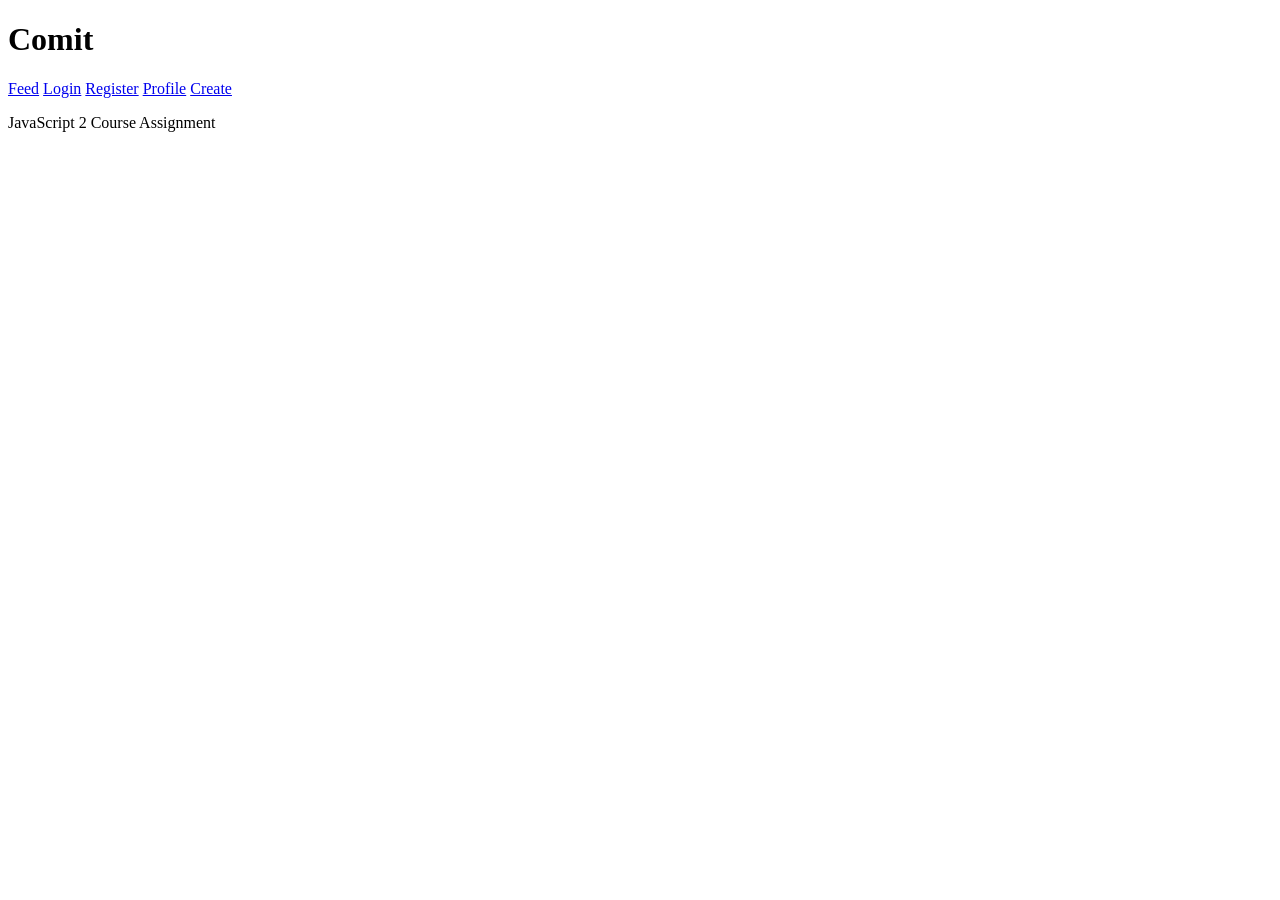
==== index.html @ 4736ddb6 "save" ====
<!doctype html>
<html lang="en">
  <head>
    <meta charset="UTF-8" />
    <meta name="viewport" content="width=device-width, initial-scale=1.0" />
    <title>Comit</title>
    <link rel="stylesheet" href="./styles/style.css" />
  </head>

  <body>
    <header class="site-header">
      <div class="container">
        <h1 class="logo">Comit</h1>
        <nav class="nav">
          <a href="#/" data-link class="date-link">Feed</a>
          <a href="#/login" data-link class="date-link">Login</a>
          <a href="#/register" data-link class="date-link">Register</a>
          <a href="#/profile" data-link class="date-link">Profile</a>
          <a href="#/create-post" data-link class="date-link">Create</a>
        </nav>
      </div>
    </header>
    <main id="app" class="app-container">
      <!----- JS will be injected here ----->
    </main>
    <footer class="site-footer">
      <div class="container">
        <p>JavaScript 2 Course Assignment</p>
      </div>
    </footer>
    <script type="module" src="./js/app.js"></script>
  </body>
</html>
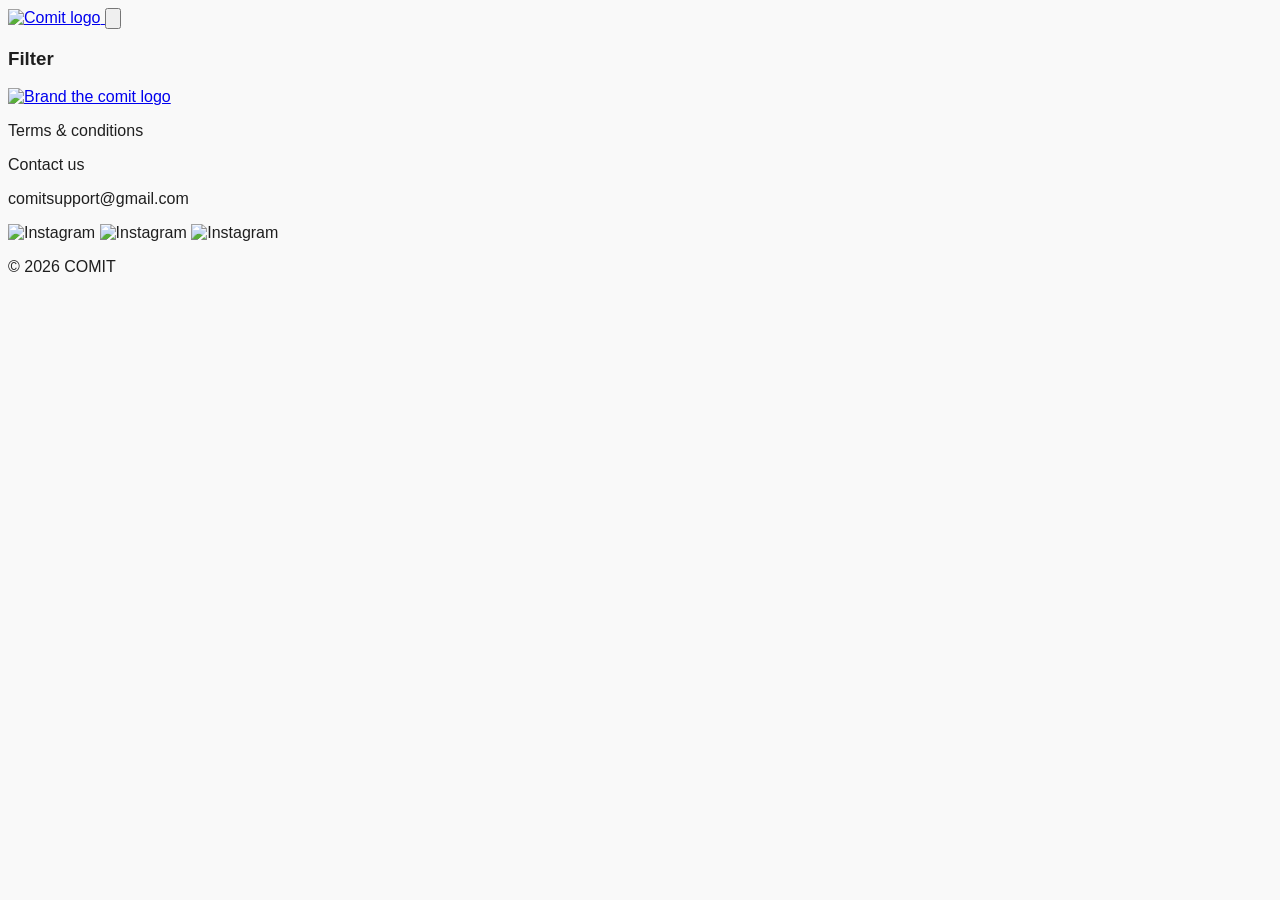
==== commit 31fdcc50: "setting up structure" ====
--- a/index.html
+++ b/index.html
@@ -4,30 +4,62 @@
     <meta charset="UTF-8" />
     <meta name="viewport" content="width=device-width, initial-scale=1.0" />
     <title>Comit</title>
-    <link rel="stylesheet" href="./styles/style.css" />
+
+    <link rel="stylesheet" href="./css/style.css" />
+    <script type="module" src="./js/index.js" defer></script>
   </head>
 
-  <body>
-    <header class="site-header">
-      <div class="container">
-        <h1 class="logo">Comit</h1>
-        <nav class="nav">
-          <a href="#/" data-link class="date-link">Feed</a>
-          <a href="#/login" data-link class="date-link">Login</a>
-          <a href="#/register" data-link class="date-link">Register</a>
-          <a href="#/profile" data-link class="date-link">Profile</a>
-          <a href="#/create-post" data-link class="date-link">Create</a>
-        </nav>
-      </div>
+  <body class="page--white">
+    <header>
+      <nav class="nav" aria-label="Main navigation">
+        <a class="nav__brand" href="/index.html">
+          <img class="nav__logo" src="./logo/logo.png" alt="Comit logo" />
+        </a>
+        <button
+          class="nav__button--hamburger"
+          id="nav-menu-btn"
+          type="button"
+          aria-label="Menu"
+          aria-haspopup="true"
+          aria-expanded="false"
+        >
+          <img src="./icons/menu.png" alt="" aria-hidden="true" />
+        </button>
+      </nav>
+      <div class="nav-dropdown" id="nav-dropdown" hidden></div>
     </header>
-    <main id="app" class="app-container">
-      <!----- JS will be injected here ----->
+    <main class="feed">
+      <section class="feed-controls" aria-label="Filter posts">
+        <div class="feed-controls__row">
+          <h3 class="feed-controls__title">Filter</h3>
+
+          <nav
+            class="filter-buttons"
+            id="tag-nav"
+            aria-label="Tag filters"
+          ></nav>
+        </div>
+      </section>
     </main>
-    <footer class="site-footer">
-      <div class="container">
-        <p>JavaScript 2 Course Assignment</p>
+    <footer class="footer">
+      <div class="footer__middle">
+        <a class="nav__brand" href="#/">
+          <img
+            class="nav__logo"
+            src="./logo/logo.png"
+            alt="Brand the comit logo "
+          />
+        </a>
+        <p>Terms & conditions</p>
+        <p>Contact us</p>
+        <p>comitsupport@gmail.com</p>
+        <div class="footer__icons">
+          <img src="./icons/insta.png" alt="Instagram" />
+          <img src="./icons/tiktok.png" alt="Instagram" />
+          <img src="./icons/facebook.png" alt="Instagram" />
+        </div>
+        <p class="website__rights--text">&copy; 2026 COMIT</p>
       </div>
     </footer>
-    <script type="module" src="./js/app.js"></script>
   </body>
 </html>
--- a/css/style.css
+++ b/css/style.css
@@ -0,0 +1,38 @@
+* {
+  font-family: 'Inter', sans-serif, Tahoma, Geneva, Verdana;
+  box-sizing: border-box;
+}
+
+:root {
+  /********** FONT WEIGHTS **********/
+  --fw-light: 300;
+  --fw-regular: 400;
+  --fw-medium: 500;
+  --fw-bold: 700;
+
+  /********** MOBILE SIZES **********/
+  --fs-h1-mobile: 2rem; /* 32px */
+  --fs-h2-mobile: 1.25rem; /* 20px */
+
+  --fs-body-mobile: 1rem; /* 16px */
+  --fs-readers-mobile: 1.5rem; /* 24px */
+  --fs-meta-mobile: 1rem; /* 16px */
+  --fs-username-mobile: 1rem; /* 16px */
+  --fs-leader-mobile: 0.875rem; /* 14px */
+  --fs-footer-mobile: 1rem; /* 16px */
+  --fs-button-mobile: 1rem; /* 16px */
+
+  /***** DESKTOP SIZES *****/
+
+  /******* COLORS ******/
+  --ink: #1f1f1f;
+  --bg: #f9f9f9;
+  --gray-400: #999999;
+  --gray-200: #f0f2f5;
+  --gray-600: #262626;
+}
+
+body {
+  background: var(--bg);
+  color: var(--ink);
+}
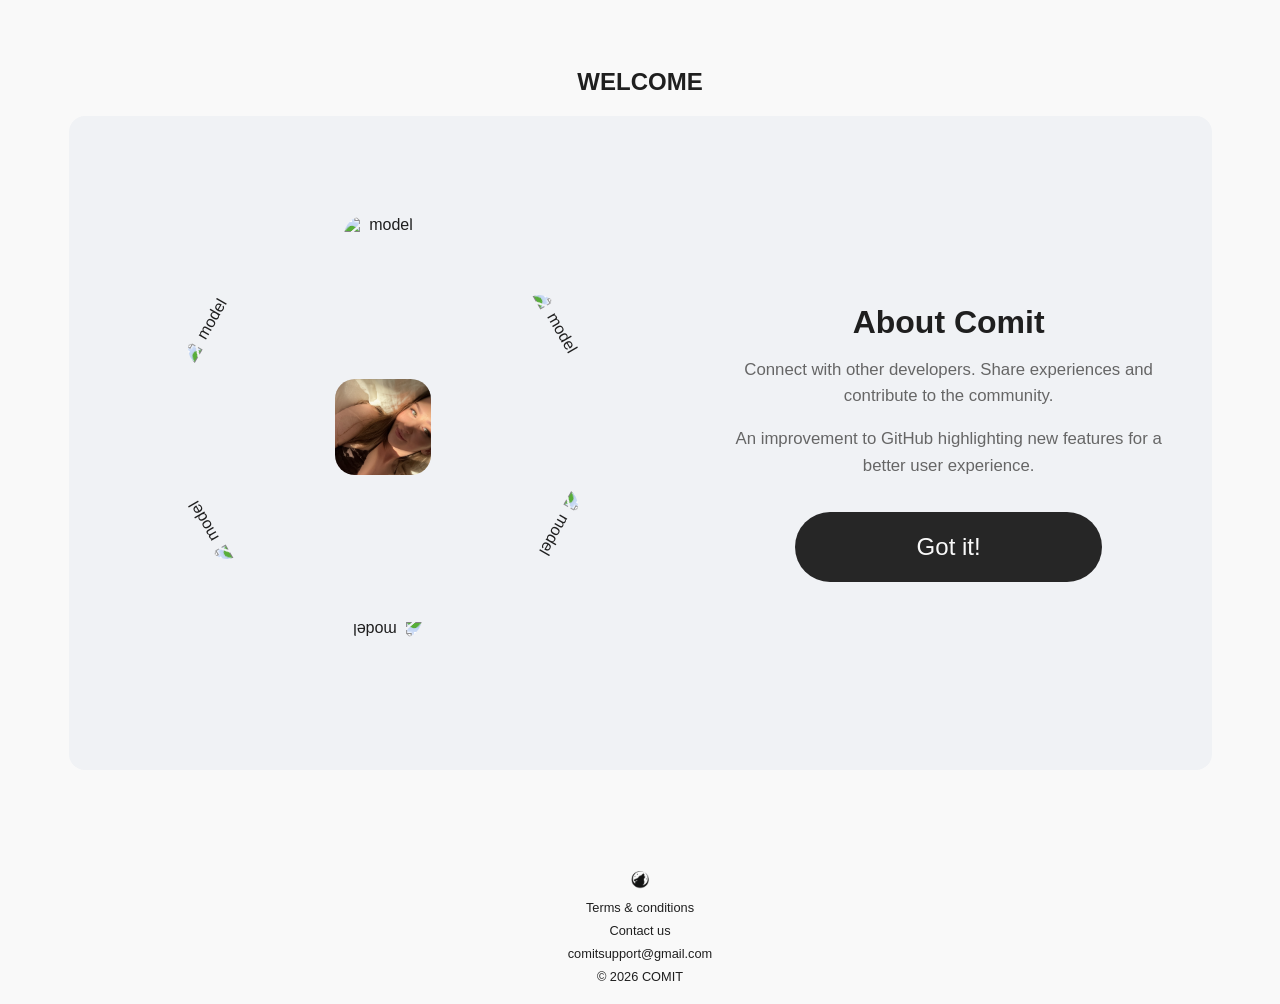
==== commit 759812f1: "design-setup" ====
--- a/index.html
+++ b/index.html
@@ -8,36 +8,72 @@
     <link rel="stylesheet" href="./css/style.css" />
     <script type="module" src="./js/index.js" defer></script>
   </head>
+  <body class="page--white">
+    <main class="welcome">
+      <section class="text">
+        <h1>WELCOME</h1>
+      </section>
+      <section class="hero" id="hero">
+        <div class="hero-visual" id="hoverZone">
+          <div class="wheel">
+            <div class="ring" id="ring">
+              <div class="orbit-item orbit-1">
+                <img
+                  src="https://images.unsplash.com/photo-1542309667-2a115d1f54c6?q=80&w=872&auto=format&fit=crop&ixlib=rb-4.1.0&ixid=M3wxMjA3fDB8MHxwaG90by1wYWdlfHx8fGVufDB8fHx8fA%3D%3D"
+                  alt="model"
+                />
+              </div>
+              <div class="orbit-item orbit-2">
+                <img
+                  src="https://images.unsplash.com/photo-1535713875002-d1d0cf377fde?q=80&w=1160&auto=format&fit=crop&ixlib=rb-4.1.0&ixid=M3wxMjA3fDB8MHxwaG90by1wYWdlfHx8fGVufDB8fHx8fA%3D%3D"
+                  alt="model"
+                />
+              </div>
+              <div class="orbit-item orbit-3">
+                <img
+                  src="https://images.unsplash.com/photo-1600180758890-6b94519a8ba6?q=80&w=1740&auto=format&fit=crop&ixlib=rb-4.1.0&ixid=M3wxMjA3fDB8MHxwaG90by1wYWdlfHx8fGVufDB8fHx8fA%3D%3D"
+                  alt="model"
+                />
+              </div>
+              <div class="orbit-item orbit-4">
+                <img
+                  src="https://images.unsplash.com/photo-1581403341630-a6e0b9d2d257?q=80&w=774&auto=format&fit=crop&ixlib=rb-4.1.0&ixid=M3wxMjA3fDB8MHxwaG90by1wYWdlfHx8fGVufDB8fHx8fA%3D%3D"
+                  alt="model"
+                />
+              </div>
+              <div class="orbit-item orbit-5">
+                <img
+                  src="https://images.unsplash.com/photo-1528892952291-009c663ce843?q=80&w=688&auto=format&fit=crop&ixlib=rb-4.1.0&ixid=M3wxMjA3fDB8MHxwaG90by1wYWdlfHx8fGVufDB8fHx8fA%3D%3D"
+                  alt="model"
+                />
+              </div>
+              <div class="orbit-item orbit-6">
+                <img
+                  src="https://images.unsplash.com/photo-1573497019940-1c28c88b4f3e?q=80&w=774&auto=format&fit=crop&ixlib=rb-4.1.0&ixid=M3wxMjA3fDB8MHxwaG90by1wYWdlfHx8fGVufDB8fHx8fA%3D%3D"
+                  alt="model"
+                />
+              </div>
+            </div>
 
-  <body class="page--white">
-    <header>
-      <nav class="nav" aria-label="Main navigation">
-        <a class="nav__brand" href="/index.html">
-          <img class="nav__logo" src="./logo/logo.png" alt="Comit logo" />
-        </a>
-        <button
-          class="nav__button--hamburger"
-          id="nav-menu-btn"
-          type="button"
-          aria-label="Menu"
-          aria-haspopup="true"
-          aria-expanded="false"
-        >
-          <img src="./icons/menu.png" alt="" aria-hidden="true" />
-        </button>
-      </nav>
-      <div class="nav-dropdown" id="nav-dropdown" hidden></div>
-    </header>
-    <main class="feed">
-      <section class="feed-controls" aria-label="Filter posts">
-        <div class="feed-controls__row">
-          <h3 class="feed-controls__title">Filter</h3>
+            <div class="center-card">
+              <img src="./images/img1.jpg" alt="model" />
+            </div>
+          </div>
+        </div>
 
-          <nav
-            class="filter-buttons"
-            id="tag-nav"
-            aria-label="Tag filters"
-          ></nav>
+        <div class="hero-content" id="heroContent">
+          <h2>About Comit</h2>
+          <p>
+            Connect with other developers. Share experiences and contribute to
+            the community.
+          </p>
+          <p>
+            An improvement to GitHub highlighting new features for a better user
+            experience.
+          </p>
+          <div class="actions">
+            <button class="gotbtn">Got it!</button>
+          </div>
         </div>
       </section>
     </main>
@@ -46,18 +82,13 @@
         <a class="nav__brand" href="#/">
           <img
             class="nav__logo"
-            src="./logo/logo.png"
+            src="./icons/logo.png"
             alt="Brand the comit logo "
           />
         </a>
         <p>Terms & conditions</p>
         <p>Contact us</p>
         <p>comitsupport@gmail.com</p>
-        <div class="footer__icons">
-          <img src="./icons/insta.png" alt="Instagram" />
-          <img src="./icons/tiktok.png" alt="Instagram" />
-          <img src="./icons/facebook.png" alt="Instagram" />
-        </div>
         <p class="website__rights--text">&copy; 2026 COMIT</p>
       </div>
     </footer>
--- a/css/style.css
+++ b/css/style.css
@@ -14,13 +14,8 @@
   --fs-h1-mobile: 2rem; /* 32px */
   --fs-h2-mobile: 1.25rem; /* 20px */
 
-  --fs-body-mobile: 1rem; /* 16px */
-  --fs-readers-mobile: 1.5rem; /* 24px */
-  --fs-meta-mobile: 1rem; /* 16px */
-  --fs-username-mobile: 1rem; /* 16px */
-  --fs-leader-mobile: 0.875rem; /* 14px */
-  --fs-footer-mobile: 1rem; /* 16px */
-  --fs-button-mobile: 1rem; /* 16px */
+  --fs-bigstan-mobile: 1rem; /* 16px */
+  --fs-stan-mobile: 0.875rem; /* 14px */
 
   /***** DESKTOP SIZES *****/
 
@@ -33,6 +28,235 @@
 }
 
 body {
+  margin: 0;
+  font-family: Arial, sans-serif;
   background: var(--bg);
   color: var(--ink);
 }
+
+img {
+  display: block;
+  width: 100%;
+  height: 100%;
+  object-fit: cover;
+}
+
+.text {
+  text-align: center;
+}
+.nav__logo {
+  width: 24px;
+  height: 24px;
+}
+.welcome {
+  min-height: 800px;
+  padding: 2rem 1.25rem 3rem;
+  margin-bottom: 10px;
+}
+
+.hero {
+  margin: 0 auto;
+  padding: 30px;
+  max-width: 1143px;
+  min-height: 654px;
+  background: var(--gray-200);
+  border-radius: 16px;
+}
+
+.hero-visual {
+  text-align: center;
+}
+
+.hero-visual h1 {
+  margin: 0 0 2.5rem;
+  font-size: clamp(2.5rem, 7vw, 4.5rem);
+  letter-spacing: 0.06em;
+}
+
+.wheel {
+  --wheel-size: clamp(280px, 78vw, 420px);
+  --ring-size: calc(var(--wheel-size) * 0.92);
+  --radius: calc(var(--wheel-size) * 0.34);
+  --outer-size: clamp(64px, 13vw, 86px);
+  --center-w: clamp(96px, 24vw, 132px);
+  --center-h: clamp(118px, 28vw, 160px);
+
+  position: relative;
+  width: var(--wheel-size);
+  height: var(--wheel-size);
+  margin: 0 auto 2rem;
+}
+
+.ring {
+  position: absolute;
+  inset: 0;
+  animation: wheel-spin 18s linear infinite;
+  transform-origin: 50% 50%;
+  will-change: transform;
+}
+
+.orbit-item {
+  position: absolute;
+  top: 50%;
+  left: 50%;
+  width: var(--outer-size);
+  height: var(--outer-size);
+  margin-left: calc(var(--outer-size) / -2);
+  margin-top: calc(var(--outer-size) / -2);
+}
+
+.orbit-item img {
+  width: 100%;
+  height: 100%;
+  object-fit: cover;
+  border-radius: 20px;
+  animation: counter-spin 18s linear infinite;
+}
+
+/* Place each avatar around the SAME center */
+.orbit-1 {
+  transform: rotate(0deg) translateY(calc(-1 * var(--radius)));
+}
+.orbit-2 {
+  transform: rotate(60deg) translateY(calc(-1 * var(--radius)));
+}
+.orbit-3 {
+  transform: rotate(120deg) translateY(calc(-1 * var(--radius)));
+}
+.orbit-4 {
+  transform: rotate(180deg) translateY(calc(-1 * var(--radius)));
+}
+.orbit-5 {
+  transform: rotate(240deg) translateY(calc(-1 * var(--radius)));
+}
+.orbit-6 {
+  transform: rotate(300deg) translateY(calc(-1 * var(--radius)));
+}
+
+.center-card {
+  position: absolute;
+  top: 50%;
+  left: 50%;
+  width: clamp(80px, 18vw, 96px);
+  height: clamp(80px, 18vw, 96px);
+  transform: translate(-50%, -50%);
+  overflow: hidden;
+  border-radius: 20px;
+  z-index: 2;
+}
+
+.hero-content {
+  max-width: 470px;
+  margin: 0 auto;
+  text-align: center;
+}
+
+.hero-content h2 {
+  margin: 0 0 1rem;
+  font-size: 2rem;
+}
+
+.hero-content p {
+  margin: 0 0 1rem;
+  line-height: 1.6;
+  color: #666;
+  font-size: 1.05rem;
+}
+.actions {
+  display: flex;
+  gap: 1rem;
+  justify-content: center;
+  margin-top: 2rem;
+}
+
+.actions a {
+  color: #222;
+  text-decoration: none;
+}
+.gotbtn {
+  border: 0;
+  border-radius: 999px;
+  background: var(--gray-600);
+  color: var(--bg);
+  width: 307px;
+  height: 70px;
+  font-size: 1.5rem;
+  font-weight: 300;
+  cursor: pointer;
+}
+/******* FOOTER *******/
+
+.footer {
+  display: flex;
+  justify-content: center;
+  text-align: center;
+  background-color: var(--pink-100);
+  font-size: 0.8rem;
+  color: var(--pink-500);
+  padding: 20px 12px;
+  margin-top: 30px;
+}
+
+.footer__middle {
+  display: grid;
+  gap: 8px;
+  justify-items: center;
+}
+
+.footer p {
+  margin: 0;
+}
+
+.footer__link {
+  color: var(--pink-500);
+  text-decoration: none;
+}
+
+/* Desktop */
+@media (min-width: 980px) {
+  .welcome {
+    align-items: center;
+    padding: 3rem;
+  }
+
+  .hero {
+    width: 100%;
+    display: grid;
+    grid-template-columns: 1.1fr 0.9fr;
+    align-items: center;
+    gap: 3rem;
+  }
+
+  .hero-visual {
+    min-height: 560px;
+    display: flex;
+    flex-direction: column;
+    justify-content: center;
+  }
+
+  .wheel {
+    --wheel-size: 500px;
+    --radius: 172px;
+    --outer-size: 78px;
+    --center-w: 150px;
+    --center-h: 180px;
+  }
+}
+
+@keyframes wheel-spin {
+  from {
+    transform: rotate(0deg);
+  }
+  to {
+    transform: rotate(360deg);
+  }
+}
+
+@keyframes counter-spin {
+  from {
+    transform: rotate(0deg);
+  }
+  to {
+    transform: rotate(-360deg);
+  }
+}
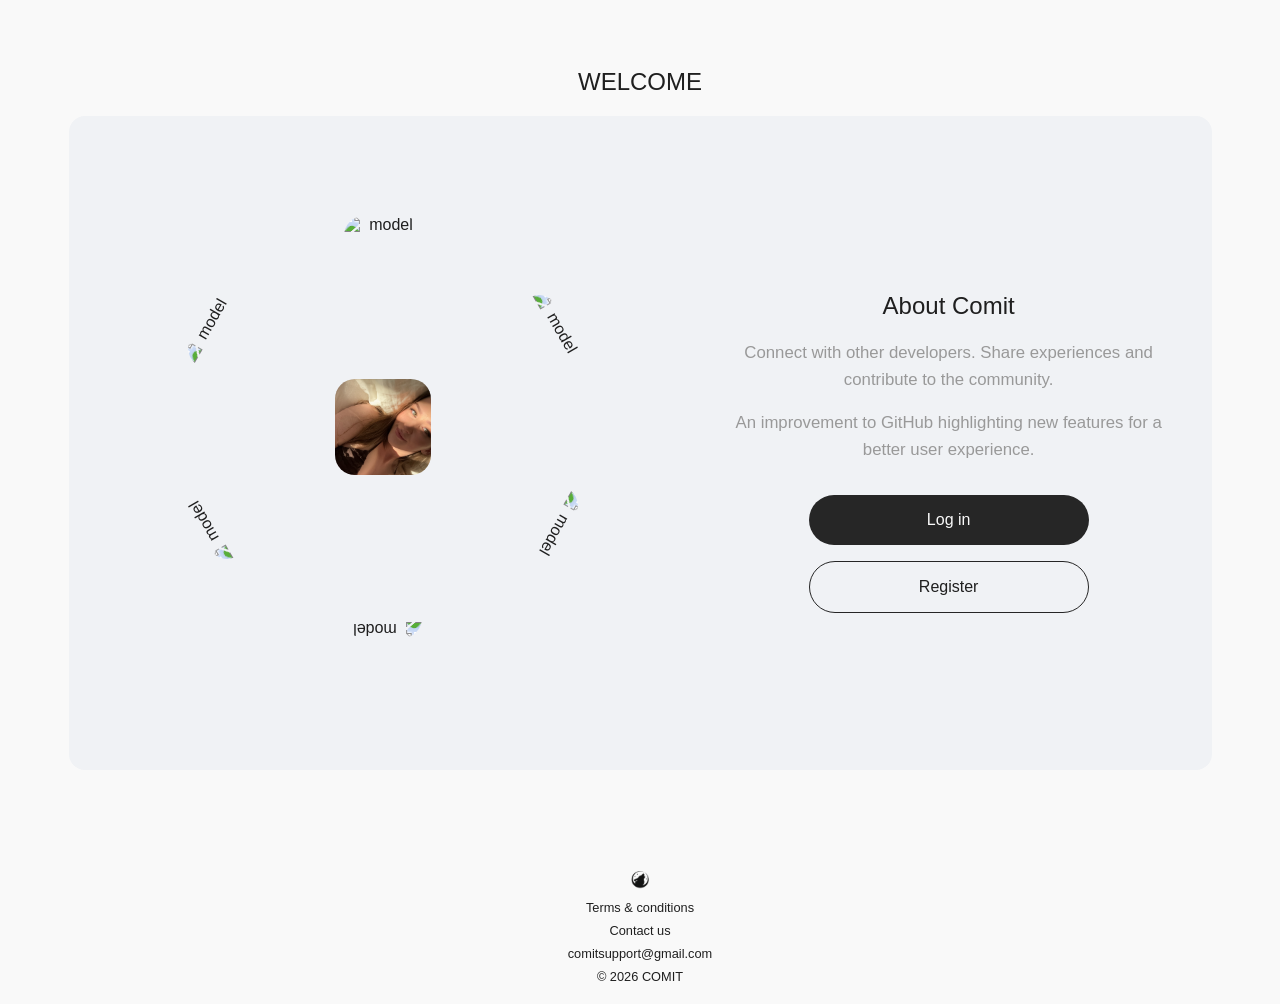
==== commit cd1cc467: "design-login" ====
--- a/index.html
+++ b/index.html
@@ -61,7 +61,7 @@
           </div>
         </div>
 
-        <div class="hero-content" id="heroContent">
+        <div class="text" id="heroContent">
           <h2>About Comit</h2>
           <p>
             Connect with other developers. Share experiences and contribute to
@@ -72,7 +72,10 @@
             experience.
           </p>
           <div class="actions">
-            <button class="gotbtn">Got it!</button>
+            <a href="./account/login.html" class="btn btn--primary">Log in</a>
+            <a href="./account/register.html" class="btn btn--secondary"
+              >Register</a
+            >
           </div>
         </div>
       </section>
--- a/css/style.css
+++ b/css/style.css
@@ -13,11 +13,8 @@
   /********** MOBILE SIZES **********/
   --fs-h1-mobile: 2rem; /* 32px */
   --fs-h2-mobile: 1.25rem; /* 20px */
-
   --fs-bigstan-mobile: 1rem; /* 16px */
   --fs-stan-mobile: 0.875rem; /* 14px */
-
-  /***** DESKTOP SIZES *****/
 
   /******* COLORS ******/
   --ink: #1f1f1f;
@@ -40,14 +37,29 @@
   height: 100%;
   object-fit: cover;
 }
+h1 {
+  font-weight: 500;
+}
+
+h2 {
+  font-weight: 500;
+}
 
 .text {
   text-align: center;
 }
+.text p {
+  margin: 0 0 1rem;
+  line-height: 1.6;
+  color: var(--gray-400);
+  font-size: 1.05rem;
+}
+
 .nav__logo {
   width: 24px;
   height: 24px;
 }
+
 .welcome {
   min-height: 800px;
   padding: 2rem 1.25rem 3rem;
@@ -65,12 +77,6 @@
 
 .hero-visual {
   text-align: center;
-}
-
-.hero-visual h1 {
-  margin: 0 0 2.5rem;
-  font-size: clamp(2.5rem, 7vw, 4.5rem);
-  letter-spacing: 0.06em;
 }
 
 .wheel {
@@ -156,34 +162,48 @@
   font-size: 2rem;
 }
 
-.hero-content p {
-  margin: 0 0 1rem;
-  line-height: 1.6;
-  color: #666;
-  font-size: 1.05rem;
-}
 .actions {
   display: flex;
+  flex-direction: column;
+  align-items: center;
   gap: 1rem;
+  margin-top: 2rem;
+}
+
+.btn {
+  display: inline-flex;
+  align-items: center;
   justify-content: center;
-  margin-top: 2rem;
-}
-
-.actions a {
-  color: #222;
+  padding: 1rem 2rem;
+  border-radius: 999px;
+  border: none;
+  font-size: var(--fs-bigstan-mobile);
+  cursor: pointer;
   text-decoration: none;
-}
-.gotbtn {
-  border: 0;
-  border-radius: 999px;
+  transition: all 0.2s ease;
+  width: 280px;
+  max-width: 80%;
+}
+
+.btn--primary {
   background: var(--gray-600);
   color: var(--bg);
-  width: 307px;
-  height: 70px;
-  font-size: 1.5rem;
-  font-weight: 300;
-  cursor: pointer;
-}
+}
+
+.btn--secondary {
+  background: transparent;
+  border: 1px solid #262626;
+  color: var(--ink);
+}
+
+.btn:hover {
+  transform: translateY(-2px);
+  background: var(--bg);
+  color: var(--ink);
+  border-color: var(--bg);
+  font-weight: var(--fw-bold);
+}
+
 /******* FOOTER *******/
 
 .footer {
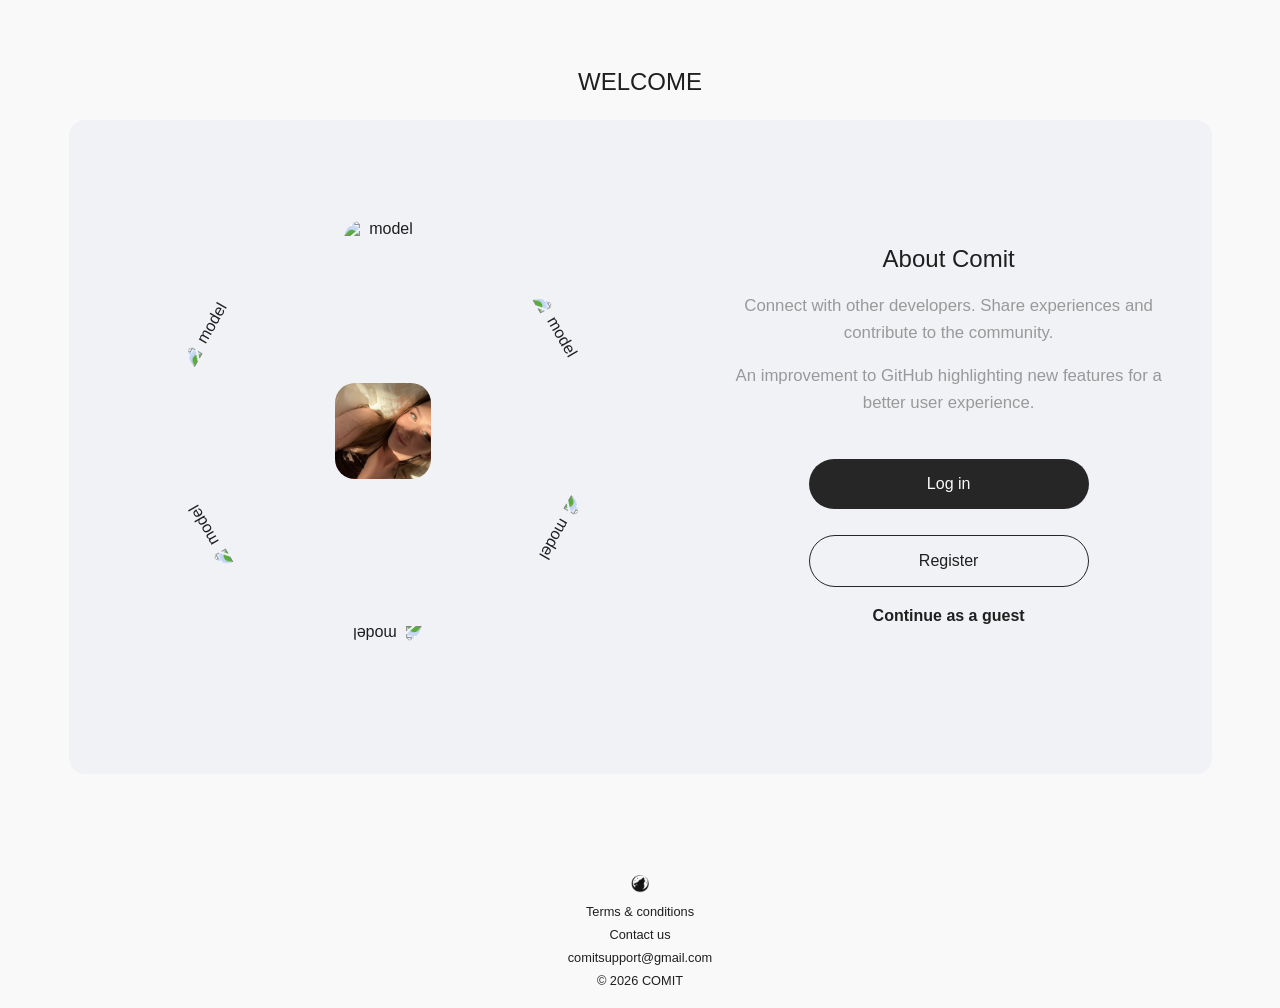
==== commit 4df6ad53: "design-feed" ====
--- a/index.html
+++ b/index.html
@@ -77,6 +77,9 @@
               >Register</a
             >
           </div>
+          <a class="directions_pages" href="./index.html">
+            Continue as a guest
+          </a>
         </div>
       </section>
     </main>
--- a/css/style.css
+++ b/css/style.css
@@ -174,6 +174,7 @@
   display: inline-flex;
   align-items: center;
   justify-content: center;
+  justify-self: center;
   padding: 1rem 2rem;
   border-radius: 999px;
   border: none;
@@ -188,6 +189,7 @@
 .btn--primary {
   background: var(--gray-600);
   color: var(--bg);
+  margin: 10px;
 }
 
 .btn--secondary {
@@ -202,8 +204,12 @@
   color: var(--ink);
   border-color: var(--bg);
   font-weight: var(--fw-bold);
-}
-
+  box-shadow: 0 4px 10px rgba(0, 0, 0, 0.2);
+}
+
+.directions_pages {
+  margin: 20px;
+}
 /******* FOOTER *******/
 
 .footer {
@@ -280,3 +286,172 @@
     transform: rotate(-360deg);
   }
 }
+
+/***Login***/
+.auth {
+  padding: 2rem 1rem;
+  display: flex;
+  flex-direction: column;
+  align-items: center;
+}
+
+.text {
+  text-align: center;
+  margin-bottom: 1.5rem;
+}
+
+.account__card {
+  width: min(100%, 420px);
+  border: 1px solid var(--gray-400);
+  border-radius: 16px;
+  padding: 2rem;
+  background: var(--bg);
+}
+
+.auth__form {
+  display: grid;
+  gap: 1rem;
+}
+
+.form__text {
+  margin: 0;
+  font-weight: 700;
+  font-size: 0.9rem;
+}
+
+.auth__input {
+  width: 100%;
+  height: 44px;
+  padding: 0 1rem;
+  border: 1px solid var(--gray-400);
+  border-radius: 999px;
+  background: transparent;
+}
+
+.password-label-row {
+  display: flex;
+  justify-content: space-between;
+  align-items: center;
+}
+
+.password-toggle {
+  border: none;
+  background: none;
+  cursor: pointer;
+}
+
+.password-icon {
+  width: 20px;
+  height: 20px;
+}
+
+.forgot__text,
+.continue__text {
+  margin: 0;
+  color: var(--gray-400);
+  font-size: 0.85rem;
+}
+
+.forgot__text {
+  font-weight: 700;
+}
+
+.continue__text {
+  text-align: center;
+}
+
+.auth__actions {
+  display: flex;
+  justify-content: center;
+}
+
+.auth__btn,
+.form__btn {
+  width: 100%;
+  height: 48px;
+  border-radius: 999px;
+  font-weight: 700;
+  cursor: pointer;
+}
+
+.auth__btn {
+  border: 1px solid var(--gray-400);
+  background: transparent;
+  color: var(--ink);
+}
+
+.form__btn {
+  margin-top: 1.5rem;
+  border: none;
+  background: var(--gray-600);
+  color: var(--bg);
+  font-size: 1.5rem;
+  font-weight: 300;
+}
+
+.directions_pages {
+  display: block;
+  text-align: center;
+  color: var(--ink);
+  text-decoration: none;
+  font-weight: 700;
+}
+
+.directions_pages:hover {
+  text-decoration-line: underline;
+}
+
+.message {
+  text-align: center;
+  color: var(--gray-600);
+}
+
+/****feed page***/
+.feed {
+  padding: 1rem;
+  max-width: 600px;
+  margin: 0 auto;
+}
+.feed__section {
+  margin-top: 2rem;
+}
+
+.feed__section h3 {
+  margin-bottom: 0.5rem;
+}
+
+.feed__hint {
+  font-size: 0.8rem;
+  color: #777;
+  margin-bottom: 1rem;
+}
+
+.feed__grid {
+  display: grid;
+  gap: 1rem;
+}
+
+.post-card {
+  height: 120px;
+  border-radius: 12px;
+  background: #f0f2f5;
+  border: 1px solid #ddd;
+}
+
+.contributors__list {
+  display: flex;
+  gap: 0.5rem;
+  align-items: center;
+}
+
+.contributors__list img {
+  width: 32px;
+  height: 32px;
+  border-radius: 50%;
+}
+.feed__search input {
+  width: 100%;
+  padding: 10px;
+  border-radius: 8px;
+  border: 1px solid #ddd;
+}
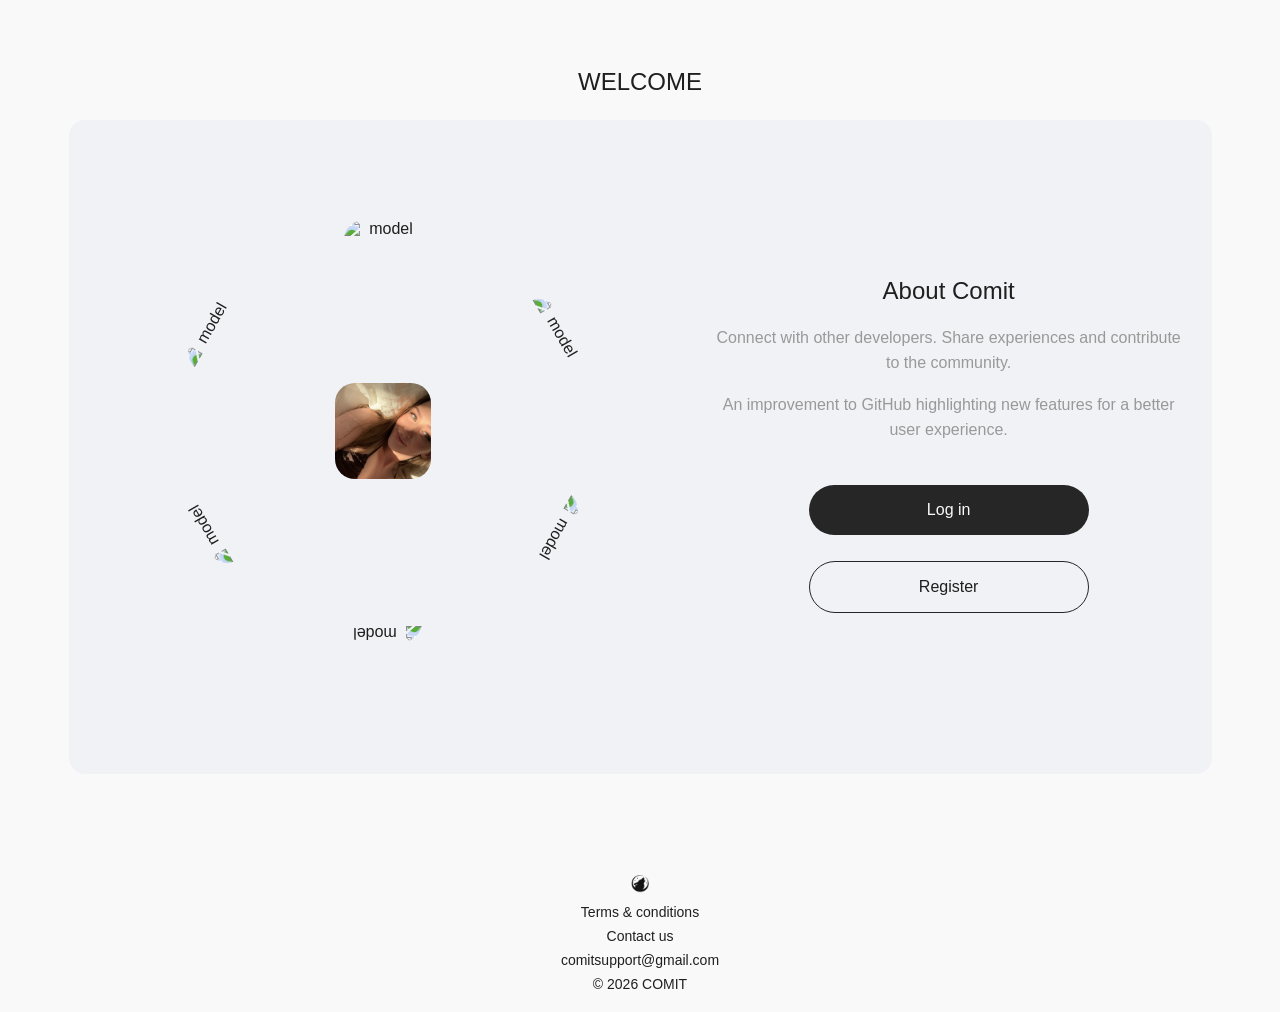
==== commit 56b76a91: "to do create the edit page" ====
--- a/index.html
+++ b/index.html
@@ -6,7 +6,6 @@
     <title>Comit</title>
 
     <link rel="stylesheet" href="./css/style.css" />
-    <script type="module" src="./js/index.js" defer></script>
   </head>
   <body class="page--white">
     <main class="welcome">
@@ -77,9 +76,6 @@
               >Register</a
             >
           </div>
-          <a class="directions_pages" href="./index.html">
-            Continue as a guest
-          </a>
         </div>
       </section>
     </main>
--- a/css/style.css
+++ b/css/style.css
@@ -2,7 +2,9 @@
   font-family: 'Inter', sans-serif, Tahoma, Geneva, Verdana;
   box-sizing: border-box;
 }
-
+[hidden] {
+  display: none !important;
+}
 :root {
   /********** FONT WEIGHTS **********/
   --fw-light: 300;
@@ -38,11 +40,11 @@
   object-fit: cover;
 }
 h1 {
-  font-weight: 500;
+  font-weight: var(--fw-medium);
 }
 
 h2 {
-  font-weight: 500;
+  font-weight: var(--fw-medium);
 }
 
 .text {
@@ -52,7 +54,7 @@
   margin: 0 0 1rem;
   line-height: 1.6;
   color: var(--gray-400);
-  font-size: 1.05rem;
+  font-size: var(--fs-bigstan-mobile);
 }
 
 .nav__logo {
@@ -119,7 +121,6 @@
   animation: counter-spin 18s linear infinite;
 }
 
-/* Place each avatar around the SAME center */
 .orbit-1 {
   transform: rotate(0deg) translateY(calc(-1 * var(--radius)));
 }
@@ -210,14 +211,14 @@
 .directions_pages {
   margin: 20px;
 }
-/******* FOOTER *******/
+/***footer***/
 
 .footer {
   display: flex;
   justify-content: center;
   text-align: center;
   background-color: var(--pink-100);
-  font-size: 0.8rem;
+  font-size: var(--fs-stan-mobile);
   color: var(--pink-500);
   padding: 20px 12px;
   margin-top: 30px;
@@ -315,8 +316,8 @@
 
 .form__text {
   margin: 0;
-  font-weight: 700;
-  font-size: 0.9rem;
+  font-weight: var(--fw-bold);
+  font-size: var(--fs-stan-mobile);
 }
 
 .auth__input {
@@ -349,11 +350,11 @@
 .continue__text {
   margin: 0;
   color: var(--gray-400);
-  font-size: 0.85rem;
+  font-size: var(--fs-stan-mobile);
 }
 
 .forgot__text {
-  font-weight: 700;
+  font-weight: var(--fw-bold);
 }
 
 .continue__text {
@@ -370,7 +371,7 @@
   width: 100%;
   height: 48px;
   border-radius: 999px;
-  font-weight: 700;
+  font-weight: var(--fw-bold);
   cursor: pointer;
 }
 
@@ -386,7 +387,7 @@
   background: var(--gray-600);
   color: var(--bg);
   font-size: 1.5rem;
-  font-weight: 300;
+  font-weight: var(--fw-light);
 }
 
 .directions_pages {
@@ -394,7 +395,7 @@
   text-align: center;
   color: var(--ink);
   text-decoration: none;
-  font-weight: 700;
+  font-weight: var(--fw-bold);
 }
 
 .directions_pages:hover {
@@ -405,53 +406,547 @@
   text-align: center;
   color: var(--gray-600);
 }
-
-/****feed page***/
+.auth__input.input--valid {
+  border: 2px solid #3cff00;
+}
+
+.auth__input.input--invalid {
+  border: 2px solid #ff0000;
+}
+/***feed header***/
+.feed-header {
+  display: flex;
+  align-items: center;
+  justify-content: space-between;
+  padding: 1.5rem 3rem;
+}
+
+.feed-header__brand {
+  display: flex;
+  align-items: center;
+  gap: 0.55rem;
+  text-decoration: none;
+}
+
+.feed-header__logo {
+  width: 32px;
+  height: 32px;
+  object-fit: contain;
+}
+
+.feed-header__title {
+  color: var(--ink);
+  font-size: var(--fs-stan-mobile);
+  font-weight: var(--fw-bold);
+}
+
+.feed-header__login img {
+  width: 26px;
+  height: 26px;
+}
+
+/***feed***/
+.feed-header__nav {
+  position: relative;
+}
+
+.feed-header__menu-btn {
+  border: none;
+  background: transparent;
+  font-size: 1.6rem;
+  font-weight: var(--fw-bold);
+  cursor: pointer;
+}
+
+.feed-header__dropdown {
+  position: absolute;
+  right: 0;
+  top: 2rem;
+  display: grid;
+  gap: 0.5rem;
+  min-width: 130px;
+  background: var(--bg);
+  border: 1px solid var(--gray-200);
+  border-radius: 8px;
+  padding: 0.75rem;
+  z-index: 10;
+}
+
+.feed-header__dropdown a,
+.feed-header__dropdown button {
+  background: none;
+  border: none;
+  color: var(--ink);
+  text-align: left;
+  text-decoration: none;
+  font: inherit;
+  cursor: pointer;
+}
+
 .feed {
+  max-width: 430px;
+  margin: 0 auto;
   padding: 1rem;
-  max-width: 600px;
-  margin: 0 auto;
-}
-.feed__section {
+}
+
+.feed-search,
+.feed-top,
+.post-topics,
+.feed-posts {
+  margin-bottom: 2rem;
+}
+
+.feed h2 {
+  font-size: var(--fs-stan-mobile);
+  margin-bottom: 0.75rem;
+}
+
+.feed-search__input {
+  max-height: 270px;
+  padding: 0.9rem;
+  border: none;
+  border-radius: 8px;
+  background: var(--gray-200);
+  text-align: center;
+}
+
+.contributors {
+  display: flex;
+  align-items: center;
+  gap: 0.4rem;
+}
+
+.contributors img {
+  width: 28px;
+  height: 28px;
+  border-radius: 50%;
+}
+
+.contributors span,
+.post-topics p,
+.feed-hint,
+.status {
+  color: var(--gray-400);
+  font-size: var(--fs-stan-mobile);
+}
+#all-post-list,
+#following-post-list {
+  max-height: 760px;
+  overflow-y: auto;
+  padding-right: 0.25rem;
+}
+
+.post-list {
+  display: grid;
+  gap: 1.25rem;
   margin-top: 2rem;
 }
 
-.feed__section h3 {
-  margin-bottom: 0.5rem;
-}
-
-.feed__hint {
-  font-size: 0.8rem;
-  color: #777;
-  margin-bottom: 1rem;
-}
-
-.feed__grid {
-  display: grid;
-  gap: 1rem;
-}
-
 .post-card {
-  height: 120px;
+  background: var(--bg);
+  border: 1px solid var(--gray-200);
   border-radius: 12px;
-  background: #f0f2f5;
+  padding: 1rem;
+}
+
+.post-card__header {
+  display: grid;
+  grid-template-columns: 40px 1fr auto;
+  align-items: center;
+  gap: 0.75rem;
+}
+
+.post-card__avatar {
+  width: 40px;
+  height: 40px;
+  border-radius: 50%;
+}
+
+.post-card__username {
+  font-size: var(--fs-stan-mobile);
+  font-weight: 700;
+}
+
+.post-card__time {
+  color: var(--gray-400);
+  font-size: var(--fs-stan-mobile);
+}
+.post-card__title {
+  font-size: var(--fs-bigstan-mobile);
+  margin: 1rem 0 0.35rem;
+  color: var(--ink);
+  font-weight: var(--fw-medium);
+}
+
+.post-card__body {
+  color: var(--gray-400);
+  font-size: var(--fs-stan-mobile);
+  margin: 1.5rem 0 2rem;
+}
+
+.post-card__image {
+  width: 100%;
+  height: 160px;
+  border-radius: 8px;
+  object-fit: cover;
+  background: var(--gray-200);
+}
+.filter-btn {
+  border: 1px solid var(--gray-400);
+  border-radius: 6px;
+  background: transparent;
+  color: var(--gray-400);
+  padding: 0.4rem 1rem;
+  cursor: pointer;
+  transition: 0.2s ease;
+}
+.feed-filter__buttons {
+  display: flex;
+  flex-wrap: wrap;
+  gap: 0.5rem;
+}
+
+.filter-btn--active {
+  background: var(--ink);
+  color: var(--bg);
+  border-color: var(--ink);
+}
+.post-card--clickable {
+  display: block;
+  color: inherit;
+  text-decoration: none;
+  cursor: pointer;
+}
+.profile-search-results {
+  display: grid;
+  gap: 0.5rem;
+  margin-top: 0.5rem;
+  background: #fff;
   border: 1px solid #ddd;
-}
-
-.contributors__list {
-  display: flex;
-  gap: 0.5rem;
-  align-items: center;
-}
-
-.contributors__list img {
+  border-radius: 8px;
+  padding: 0.75rem;
+}
+
+.profile-search-result {
+  display: flex;
+  align-items: center;
+  gap: 0.6rem;
+  color: #222;
+  text-decoration: none;
+  font-size: 0.9rem;
+}
+
+.profile-search-result img {
   width: 32px;
   height: 32px;
   border-radius: 50%;
 }
-.feed__search input {
+/**profile**/
+.profile-page {
+  max-width: 430px;
+  margin: 0 auto;
+  padding: 1rem;
+}
+
+.profile-card {
+  display: grid;
+  grid-template-columns: 60px 1fr auto;
+  gap: 0.75rem;
+  align-items: start;
+  margin-bottom: 2rem;
+}
+.post-card__header {
+  display: grid;
+  grid-template-columns: 40px 1fr auto;
+  gap: 0.75rem;
+  align-items: start;
+}
+
+.post-card__time {
+  grid-column: 3;
+  grid-row: 1;
+  font-size: 0.75rem;
+  color: var(--gray-400);
+}
+
+.post-card__edit-btn {
+  grid-column: 3;
+  grid-row: 2;
+  justify-self: end;
+  margin-top: 0.35rem;
+  padding: 0.3rem 0.7rem;
+  border: 1px solid var(--gray-400);
+  border-radius: 6px;
+  background: var(--gray-200);
+  color: var(--ink);
+  font-size: var(--fs-stan-mobile);
+  font-weight: var(--fw-light);
+  text-decoration: none;
+}
+
+.profile-card__avatar {
+  width: 60px;
+  height: 60px;
+  border-radius: 50%;
+}
+
+.profile-card__name {
+  font-size: var(--fs-bigstan-mobile);
+  margin: 0;
+}
+
+.profile-card__stats,
+.profile-card__bio {
+  color: var(--gray-400);
+  font-size: var(--fs-stan-mobile);
+  margin: 0.25rem 0;
+}
+
+.profile-title {
+  background: var(--ink);
+  color: var(--bg);
+  text-align: center;
+  border-radius: 6px;
+  padding: 0.8rem;
+  font-size: var(--fs-stan-mobile);
+}
+
+.create-shortcut {
+  display: flex;
+  align-items: center;
+  justify-content: center;
+  height: 48px;
+  border: 1px solid var(--ink);
+  border-radius: 6px;
+  margin: 1rem 0 2rem;
+  color: #222;
+  text-decoration: none;
+  font-size: 2rem;
+  font-weight: var(--fw-bold);
+}
+
+/***Create post***/
+
+.create-header {
+  max-width: 430px;
+  margin: 0 auto;
+  padding: 1.25rem 1rem;
+  display: flex;
+  justify-content: space-between;
+  align-items: center;
+}
+
+.create-header__brand {
+  display: flex;
+  align-items: center;
+  gap: 0.5rem;
+  color: var(--ink);
+  font-weight: var(--fw-bold);
+  text-decoration: none;
+}
+
+.create-header__logo {
+  width: 24px;
+  height: 24px;
+  object-fit: contain;
+}
+
+.create-header__profile img {
+  width: 44px;
+  height: 44px;
+  border-radius: 50%;
+  object-fit: cover;
+}
+
+.create-page {
+  max-width: 430px;
+  margin: 0 auto;
+  padding: 1rem;
+}
+
+.create-form {
+  display: grid;
+  gap: 1rem;
+}
+
+.create-form__label {
+  font-size: var(--fs-stan-mobile);
+  font-weight: var(--fw-bold);
+  color: var(--gray-400);
+}
+
+.create-form__input,
+.create-form__textarea {
   width: 100%;
-  padding: 10px;
+  border: 1px solid var(--gray-400);
   border-radius: 8px;
-  border: 1px solid #ddd;
-}
+  background: #fff;
+  padding: 1rem;
+  font: inherit;
+}
+
+.create-form__input::placeholder,
+.create-form__textarea::placeholder {
+  color: var(--gray-400);
+}
+
+.create-form__textarea {
+  min-height: 140px;
+  resize: vertical;
+}
+
+.create-form__preview {
+  width: 100%;
+  height: 170px;
+  object-fit: cover;
+  border-radius: 8px;
+  background: var(--bg);
+}
+
+.create-form__input--small {
+  max-width: 170px;
+}
+
+.create-form__submit {
+  width: 100%;
+  margin-top: 1rem;
+}
+
+.message {
+  min-height: 1.2rem;
+  color: var(--gray-400);
+  font-size: 0.85rem;
+}
+
+/***Single post***/
+
+.follow__btn {
+  border-radius: 4px;
+}
+
+.single-header {
+  max-width: 430px;
+  margin: 0 auto;
+  padding: 1.25rem 1rem;
+  display: flex;
+  justify-content: space-between;
+  align-items: center;
+}
+
+.single-header__brand {
+  display: flex;
+  align-items: center;
+  gap: 0.5rem;
+  color: var(--ink);
+  font-weight: var(--fw-bold);
+  text-decoration: none;
+}
+
+.single-header__logo {
+  width: 24px;
+  height: 24px;
+  object-fit: contain;
+}
+
+.single-header__menu {
+  color: var(--ink);
+  font-size: var(--fs-bigstan-mobile);
+  font-weight: var(--fw-bold);
+  text-decoration: none;
+}
+
+.single-page {
+  max-width: 430px;
+  margin: 0 auto;
+  padding: 1rem;
+}
+
+.single-author-card {
+  display: grid;
+  grid-template-columns: 60px 1fr;
+  gap: 1rem;
+  background: var(--bg);
+  border-radius: 16px;
+  padding: 1.25rem;
+  margin-bottom: 1.25rem;
+  box-shadow: 0 1px 8px rgba(0, 0, 0, 0.04);
+}
+
+.single-author-card__avatar {
+  width: 60px;
+  height: 60px;
+  border-radius: 50%;
+  object-fit: cover;
+}
+
+.single-author-card__name {
+  display: inline-block;
+  color: var(--ink);
+  font-size: var(--fs-bigstan-mobile);
+  font-weight: var(--fw-bold);
+  text-decoration: none;
+  margin-bottom: 0.25rem;
+}
+
+.single-author-card__bio,
+.single-author-card__stats {
+  color: var(--gray-600);
+  font-size: var(--fs-stan-mobile);
+  margin: 0.25rem 0;
+}
+
+.single-author-card__follow {
+  width: 100%;
+  margin-top: 0.5rem;
+}
+
+.single-post-card {
+  background: var(--bg);
+  border: 1px solid var(--gray-200);
+  border-radius: 12px;
+  padding: 1rem;
+}
+
+.single-post-card__header {
+  display: flex;
+  justify-content: flex-end;
+}
+
+.single-post-card__time {
+  color: var(--gray-400);
+  font-size: var(--fs-stan-mobile);
+}
+
+.single-post-card__title {
+  font-size: var(--fs-bigstan-mobile);
+  margin: 1.5rem 0;
+}
+
+.single-post-card__body {
+  color: var(--gray-400);
+  min-height: 140px;
+  line-height: 1.5;
+}
+
+.single-post-card__image {
+  width: 100%;
+  height: 170px;
+  border-radius: 8px;
+  object-fit: cover;
+  background: var(--gray-200);
+  margin-top: 1rem;
+}
+
+.single-post-card__author-link {
+  display: inline-block;
+  margin-top: 1rem;
+  color: var(--gray-400);
+  font-weight: var(--fw-bold);
+  text-decoration: none;
+}
+
+.single-post-card__owner-actions {
+  display: grid;
+  gap: 0.75rem;
+  margin-top: 1rem;
+}
